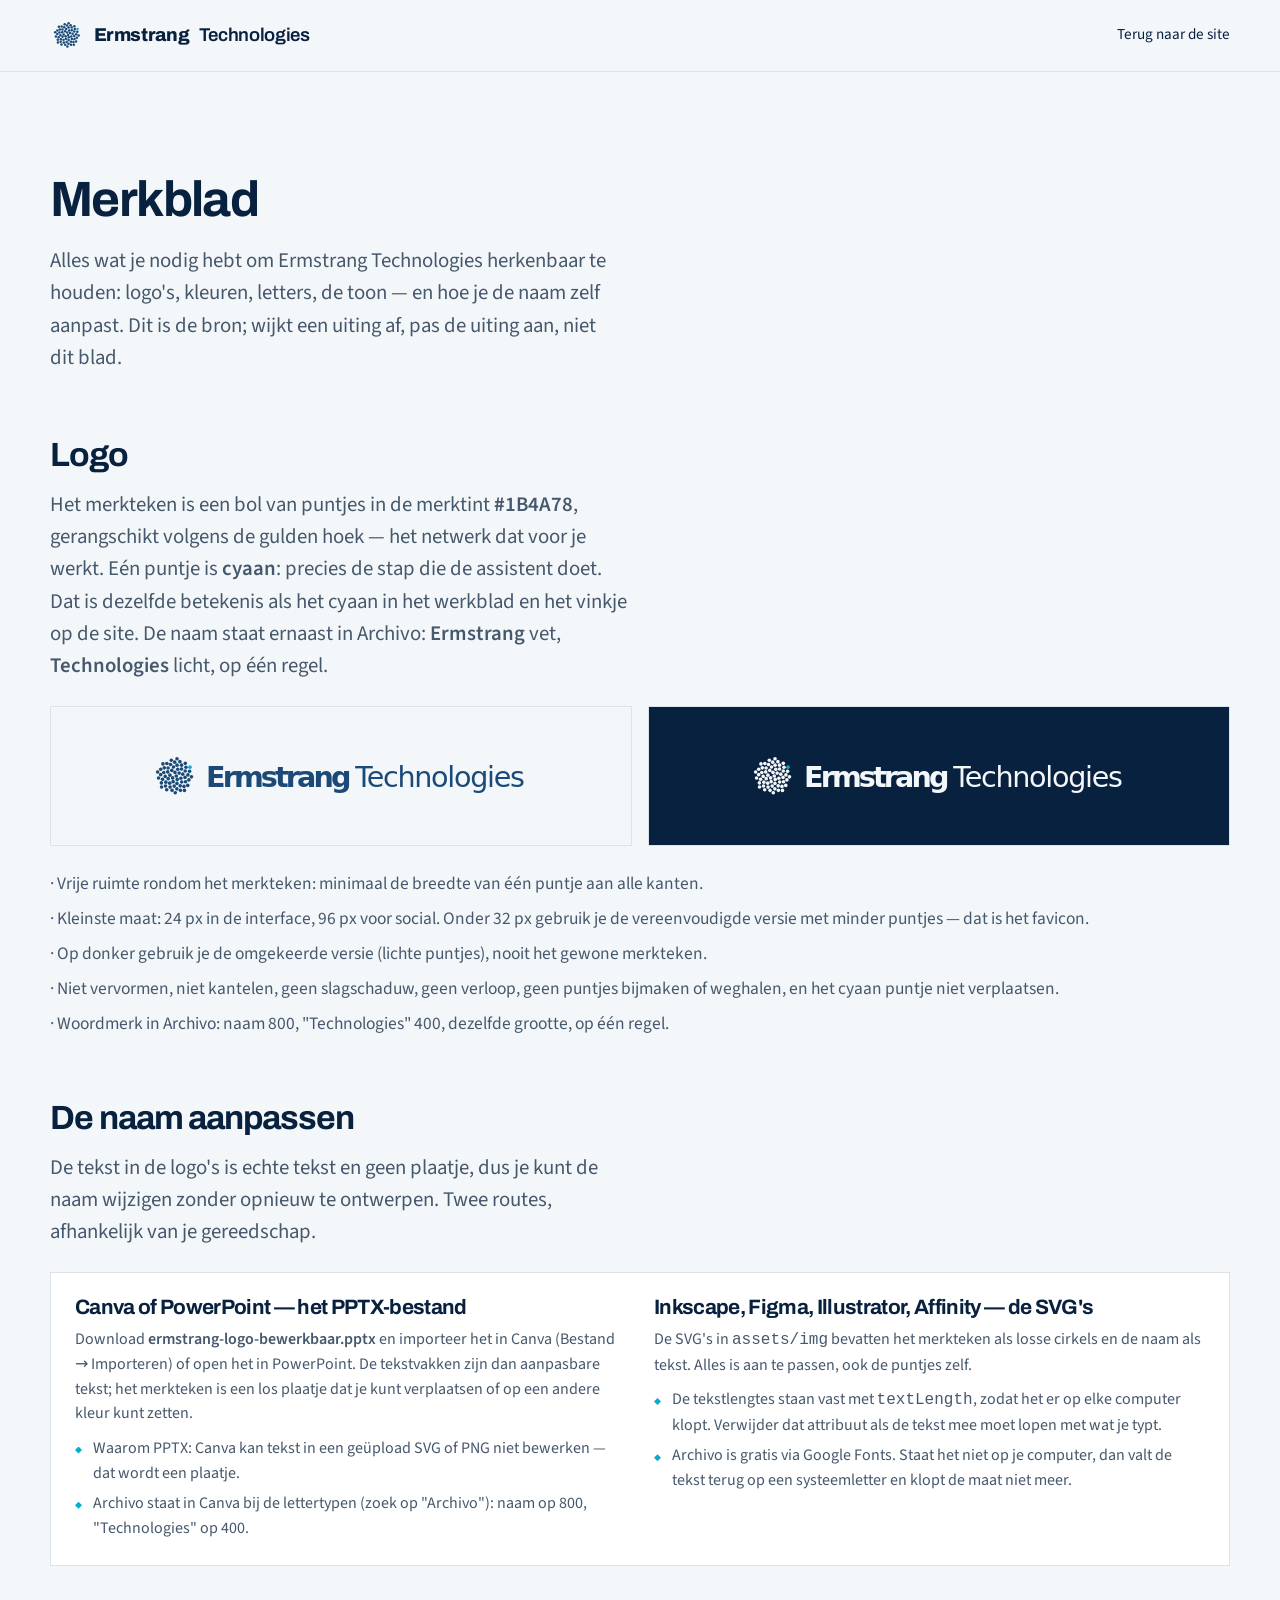
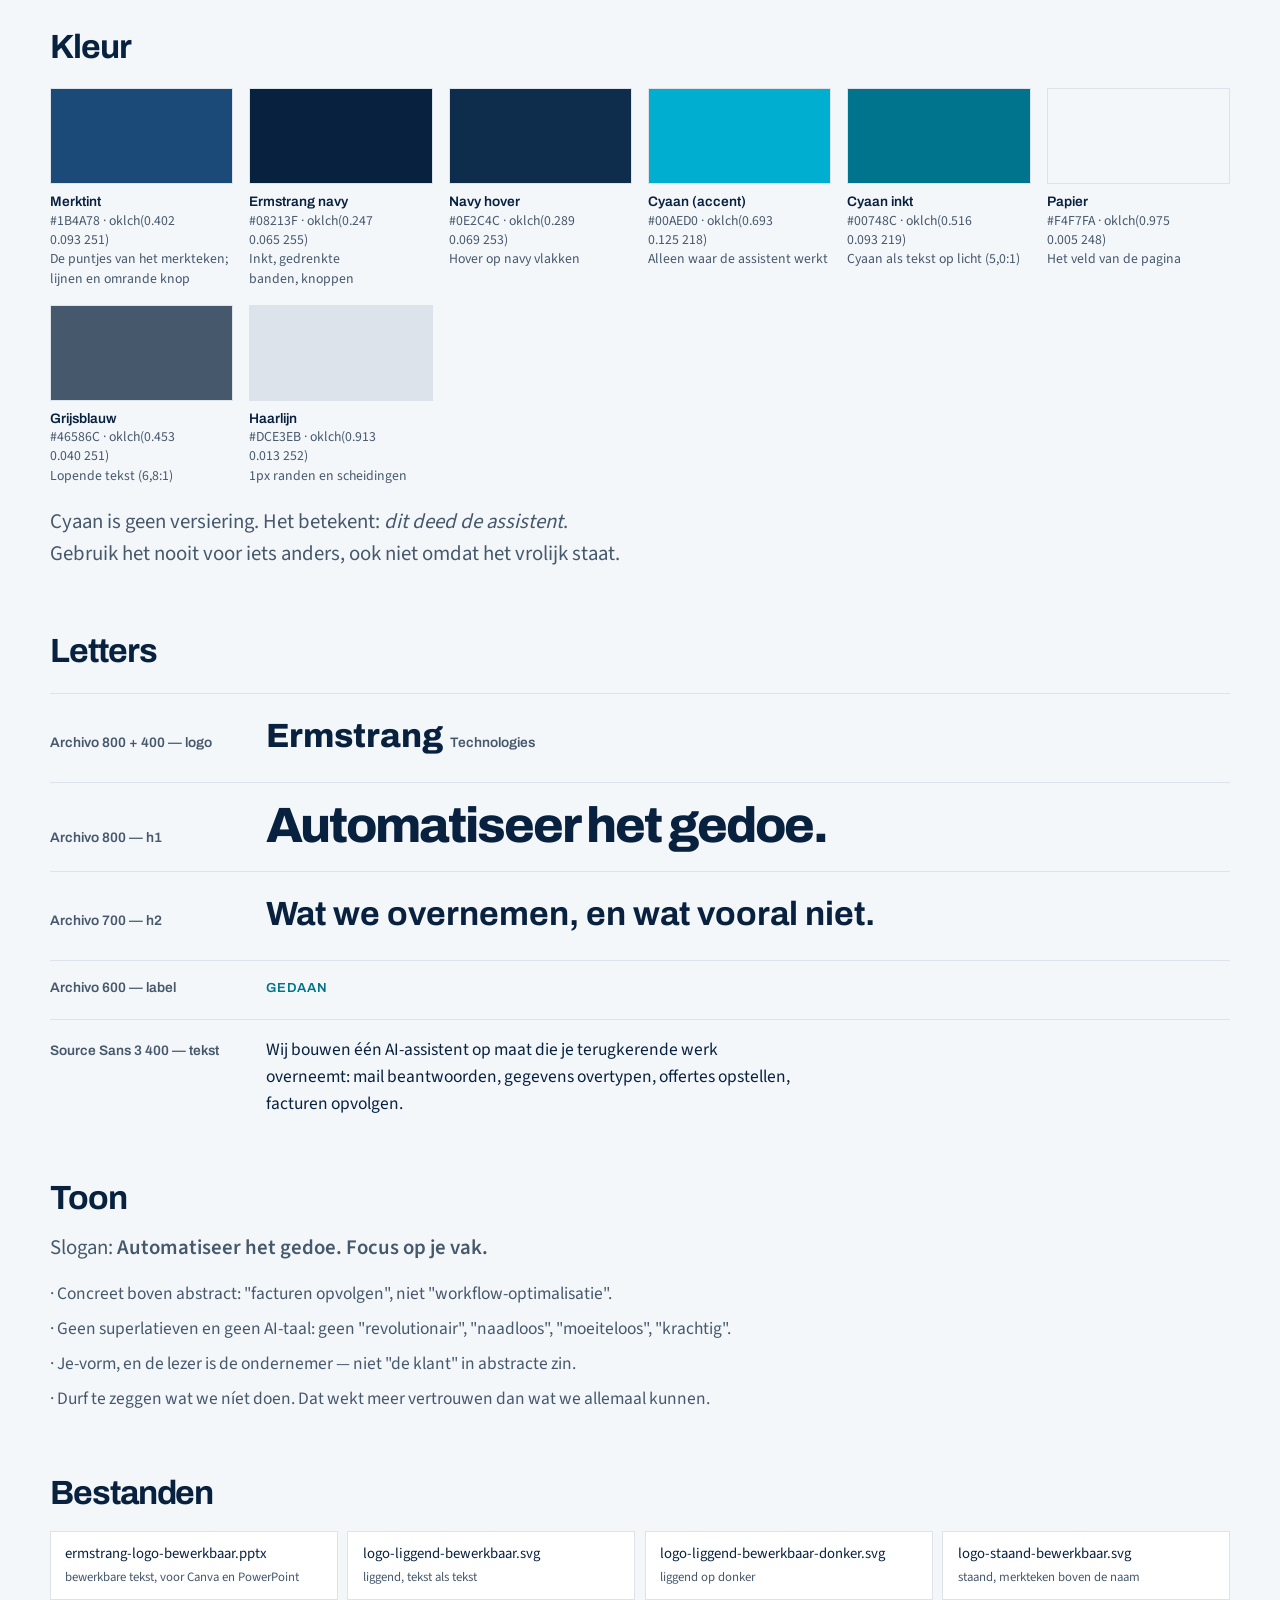
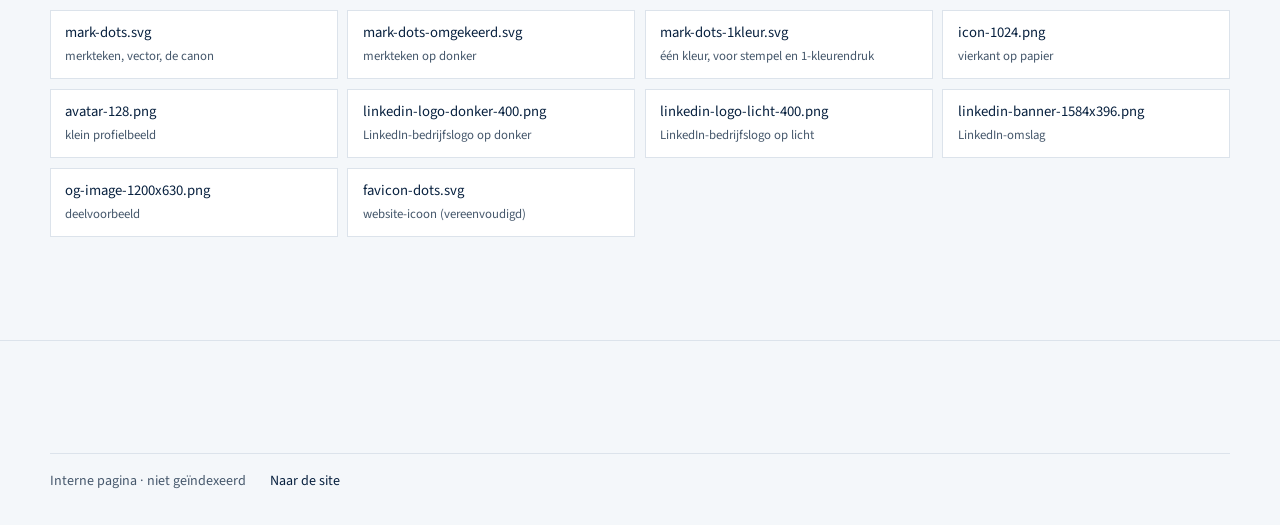
==== brand/index.html @ 77fe5679 "Ermstrang Technologies: merkidentiteit en website - merkteken als vector (puntjesbol, gulden hoek) +" ====
<!doctype html>
<html lang="nl">
<head>
<meta charset="utf-8">
<meta name="viewport" content="width=device-width, initial-scale=1">
<title>Merkblad — Ermstrang Technologies</title>
<meta name="robots" content="noindex">
<link rel="icon" href="../assets/img/favicon-dots.svg" type="image/svg+xml">
<link rel="stylesheet" href="../assets/css/style.css">
<style>
  .sw{display:grid; grid-template-columns:repeat(auto-fill,minmax(180px,1fr)); gap:1rem; margin-top:1.5rem}
  .sw__chip{height:96px; border:1px solid var(--hairline)}
  .sw__meta{padding-top:.5rem; font-size:.86rem; color:var(--muted); line-height:1.4}
  .sw__meta b{display:block; color:var(--navy); font-family:var(--display); font-weight:600}
  .demo{display:grid; gap:1.25rem; margin-top:1.5rem}
  .demo__row{display:grid; grid-template-columns:12rem 1fr; gap:1.5rem; align-items:baseline;
    border-top:1px solid var(--hairline); padding-top:1rem}
  .demo__row span{font-size:.86rem; color:var(--muted); font-family:var(--display); font-weight:600}
  .lockups{display:grid; grid-template-columns:1fr 1fr; gap:1rem; margin-top:1.5rem}
  .lockups > div{display:grid; place-items:center; padding:2.5rem; border:1px solid var(--hairline)}
  .lockups img{display:block; max-width:100%}
  .dl{display:grid; grid-template-columns:repeat(auto-fill,minmax(230px,1fr)); gap:.6rem; margin-top:1.25rem}
  .dl a{display:block; padding:.7rem .9rem; border:1px solid var(--hairline); text-decoration:none;
    color:var(--navy); font-size:.92rem; background:var(--surface)}
  .dl a:hover{border-color:var(--navy-500)}
  .dl a small{display:block; color:var(--muted); font-size:.8rem; margin-top:.15rem}
  .rules li{margin-bottom:.5rem; color:var(--muted)}
  .howto{border:1px solid var(--hairline); background:var(--surface); padding:1.5rem; margin-top:1.5rem;
    display:grid; grid-template-columns:1fr 1fr; gap:1.75rem}
  .howto h3{font-size:var(--step-1); margin-bottom:.5rem}
  .howto p, .howto li{color:var(--muted); font-size:1rem}
  .howto ul{margin-top:.6rem; display:grid; gap:.35rem; list-style:none}
  .howto li{padding-left:1.1rem; position:relative}
  .howto li::before{content:""; position:absolute; left:0; top:.68em; width:7px; height:7px;
    background:var(--cyan); clip-path:polygon(50% 0,100% 50%,50% 100%,0 50%)}
  @media (max-width:820px){ .howto{grid-template-columns:1fr} .lockups{grid-template-columns:1fr} }
</style>
</head>
<body>

<header class="site-head">
  <div class="wrap site-head__inner">
    <a class="brand" href="../index.html">
      <img src="../assets/img/mark-dots.svg" width="34" height="34" alt="" aria-hidden="true">
      Ermstrang<span class="brand__light">Technologies</span>
    </a>
    <nav class="site-nav" aria-label="Hoofdmenu"><a href="../index.html">Terug naar de site</a></nav>
  </div>
</header>

<main class="wrap band">
  <h1 style="font-size:var(--step-4)">Merkblad</h1>
  <p class="lede" style="margin-top:1.2rem">Alles wat je nodig hebt om Ermstrang Technologies
    herkenbaar te houden: logo's, kleuren, letters, de toon — en hoe je de naam zelf aanpast.
    Dit is de bron; wijkt een uiting af, pas de uiting aan, niet dit blad.</p>

  <h2 style="margin-top:var(--band-tight)">Logo</h2>
  <p class="lede" style="margin-top:1rem">Het merkteken is een bol van puntjes in de merktint
    <strong>#1B4A78</strong>, gerangschikt volgens de gulden hoek — het netwerk dat voor je werkt.
    Eén puntje is <strong>cyaan</strong>: precies de stap die de assistent doet. Dat is dezelfde
    betekenis als het cyaan in het werkblad en het vinkje op de site. De naam staat ernaast in
    Archivo: <strong>Ermstrang</strong> vet, <strong>Technologies</strong> licht, op één regel.</p>
  <div class="lockups">
    <div style="background:var(--paper)">
      <img src="../assets/img/logo-liggend-bewerkbaar.svg" width="390" alt="Logo Ermstrang Technologies op licht">
    </div>
    <div style="background:var(--navy)">
      <img src="../assets/img/logo-liggend-bewerkbaar-donker.svg" width="390" alt="Logo Ermstrang Technologies op donker">
    </div>
  </div>
  <ul class="rules" style="margin-top:1.5rem; list-style:none">
    <li>· Vrije ruimte rondom het merkteken: minimaal de breedte van één puntje aan alle kanten.</li>
    <li>· Kleinste maat: 24 px in de interface, 96 px voor social. Onder 32 px gebruik je de
      vereenvoudigde versie met minder puntjes — dat is het favicon.</li>
    <li>· Op donker gebruik je de omgekeerde versie (lichte puntjes), nooit het gewone merkteken.</li>
    <li>· Niet vervormen, niet kantelen, geen slagschaduw, geen verloop, geen puntjes bijmaken of
      weghalen, en het cyaan puntje niet verplaatsen.</li>
    <li>· Woordmerk in Archivo: naam 800, "Technologies" 400, dezelfde grootte, op één regel.</li>
  </ul>

  <h2 style="margin-top:var(--band-tight)">De naam aanpassen</h2>
  <p class="lede" style="margin-top:1rem">De tekst in de logo's is echte tekst en geen plaatje, dus je
    kunt de naam wijzigen zonder opnieuw te ontwerpen. Twee routes, afhankelijk van je gereedschap.</p>
  <div class="howto">
    <div>
      <h3>Canva of PowerPoint — het PPTX-bestand</h3>
      <p>Download <strong>ermstrang-logo-bewerkbaar.pptx</strong> en importeer het in Canva
        (Bestand → Importeren) of open het in PowerPoint. De tekstvakken zijn dan aanpasbare tekst;
        het merkteken is een los plaatje dat je kunt verplaatsen of op een andere kleur kunt zetten.</p>
      <ul>
        <li>Waarom PPTX: Canva kan tekst in een geüpload SVG of PNG niet bewerken — dat wordt een plaatje.</li>
        <li>Archivo staat in Canva bij de lettertypen (zoek op "Archivo"): naam op 800,
          "Technologies" op 400.</li>
      </ul>
    </div>
    <div>
      <h3>Inkscape, Figma, Illustrator, Affinity — de SVG's</h3>
      <p>De SVG's in <code>assets/img</code> bevatten het merkteken als losse cirkels en de naam als
        tekst. Alles is aan te passen, ook de puntjes zelf.</p>
      <ul>
        <li>De tekstlengtes staan vast met <code>textLength</code>, zodat het er op elke computer
          klopt. Verwijder dat attribuut als de tekst mee moet lopen met wat je typt.</li>
        <li>Archivo is gratis via Google Fonts. Staat het niet op je computer, dan valt de tekst
          terug op een systeemletter en klopt de maat niet meer.</li>
      </ul>
    </div>
  </div>

  <h2 style="margin-top:var(--band-tight)">Kleur</h2>
  <div class="sw">
    <div><div class="sw__chip" style="background:#1B4A78"></div><p class="sw__meta"><b>Merktint</b>#1B4A78 · oklch(0.402 0.093 251)<br>De puntjes van het merkteken; lijnen en omrande knop</p></div>
    <div><div class="sw__chip" style="background:#08213F"></div><p class="sw__meta"><b>Ermstrang navy</b>#08213F · oklch(0.247 0.065 255)<br>Inkt, gedrenkte banden, knoppen</p></div>
    <div><div class="sw__chip" style="background:#0E2C4C"></div><p class="sw__meta"><b>Navy hover</b>#0E2C4C · oklch(0.289 0.069 253)<br>Hover op navy vlakken</p></div>
    <div><div class="sw__chip" style="background:#00AED0"></div><p class="sw__meta"><b>Cyaan (accent)</b>#00AED0 · oklch(0.693 0.125 218)<br>Alleen waar de assistent werkt</p></div>
    <div><div class="sw__chip" style="background:#00748C"></div><p class="sw__meta"><b>Cyaan inkt</b>#00748C · oklch(0.516 0.093 219)<br>Cyaan als tekst op licht (5,0:1)</p></div>
    <div><div class="sw__chip" style="background:#F4F7FA"></div><p class="sw__meta"><b>Papier</b>#F4F7FA · oklch(0.975 0.005 248)<br>Het veld van de pagina</p></div>
    <div><div class="sw__chip" style="background:#46586C"></div><p class="sw__meta"><b>Grijsblauw</b>#46586C · oklch(0.453 0.040 251)<br>Lopende tekst (6,8:1)</p></div>
    <div><div class="sw__chip" style="background:#DCE3EB"></div><p class="sw__meta"><b>Haarlijn</b>#DCE3EB · oklch(0.913 0.013 252)<br>1px randen en scheidingen</p></div>
  </div>
  <p class="lede" style="margin-top:1.25rem">Cyaan is geen versiering. Het betekent: <em>dit deed de
    assistent</em>. Gebruik het nooit voor iets anders, ook niet omdat het vrolijk staat.</p>

  <h2 style="margin-top:var(--band-tight)">Letters</h2>
  <div class="demo">
    <div class="demo__row"><span>Archivo 800 + 400 — logo</span><p style="font-family:var(--display);font-size:var(--step-3);margin:0"><b style="font-weight:800">Ermstrang</b> <span style="font-weight:400">Technologies</span></p></div>
    <div class="demo__row"><span>Archivo 800 — h1</span><p style="font-family:var(--display);font-weight:800;font-size:var(--step-4);line-height:1.05;letter-spacing:-.04em;margin:0">Automatiseer het gedoe.</p></div>
    <div class="demo__row"><span>Archivo 700 — h2</span><p style="font-family:var(--display);font-weight:700;font-size:var(--step-3);margin:0">Wat we overnemen, en wat vooral niet.</p></div>
    <div class="demo__row"><span>Archivo 600 — label</span><p style="font-family:var(--display);font-weight:600;font-size:.82rem;letter-spacing:.06em;text-transform:uppercase;color:var(--cyan-ink);margin:0">Gedaan</p></div>
    <div class="demo__row"><span>Source Sans 3 400 — tekst</span><p style="margin:0;max-width:60ch">Wij bouwen één AI-assistent op maat die je terugkerende werk overneemt: mail beantwoorden, gegevens overtypen, offertes opstellen, facturen opvolgen.</p></div>
  </div>

  <h2 style="margin-top:var(--band-tight)">Toon</h2>
  <p class="lede" style="margin-top:1rem">Slogan: <strong>Automatiseer het gedoe. Focus op je vak.</strong></p>
  <ul class="rules" style="margin-top:1rem; list-style:none">
    <li>· Concreet boven abstract: "facturen opvolgen", niet "workflow-optimalisatie".</li>
    <li>· Geen superlatieven en geen AI-taal: geen "revolutionair", "naadloos", "moeiteloos", "krachtig".</li>
    <li>· Je-vorm, en de lezer is de ondernemer — niet "de klant" in abstracte zin.</li>
    <li>· Durf te zeggen wat we níet doen. Dat wekt meer vertrouwen dan wat we allemaal kunnen.</li>
  </ul>

  <h2 style="margin-top:var(--band-tight)">Bestanden</h2>
  <div class="dl">
    <a href="../assets/brand/ermstrang-logo-bewerkbaar.pptx" download>ermstrang-logo-bewerkbaar.pptx<small>bewerkbare tekst, voor Canva en PowerPoint</small></a>
    <a href="../assets/img/logo-liggend-bewerkbaar.svg" download>logo-liggend-bewerkbaar.svg<small>liggend, tekst als tekst</small></a>
    <a href="../assets/img/logo-liggend-bewerkbaar-donker.svg" download>logo-liggend-bewerkbaar-donker.svg<small>liggend op donker</small></a>
    <a href="../assets/img/logo-staand-bewerkbaar.svg" download>logo-staand-bewerkbaar.svg<small>staand, merkteken boven de naam</small></a>
    <a href="../assets/img/mark-dots.svg" download>mark-dots.svg<small>merkteken, vector, de canon</small></a>
    <a href="../assets/img/mark-dots-omgekeerd.svg" download>mark-dots-omgekeerd.svg<small>merkteken op donker</small></a>
    <a href="../assets/img/mark-dots-1kleur.svg" download>mark-dots-1kleur.svg<small>één kleur, voor stempel en 1-kleurendruk</small></a>
    <a href="../assets/brand/icon-1024.png" download>icon-1024.png<small>vierkant op papier</small></a>
    <a href="../assets/brand/avatar-128.png" download>avatar-128.png<small>klein profielbeeld</small></a>
    <a href="../assets/brand/linkedin-logo-donker-400.png" download>linkedin-logo-donker-400.png<small>LinkedIn-bedrijfslogo op donker</small></a>
    <a href="../assets/brand/linkedin-logo-licht-400.png" download>linkedin-logo-licht-400.png<small>LinkedIn-bedrijfslogo op licht</small></a>
    <a href="../assets/brand/linkedin-banner-1584x396.png" download>linkedin-banner-1584x396.png<small>LinkedIn-omslag</small></a>
    <a href="../assets/brand/og-image-1200x630.png" download>og-image-1200x630.png<small>deelvoorbeeld</small></a>
    <a href="../assets/img/favicon-dots.svg" download>favicon-dots.svg<small>website-icoon (vereenvoudigd)</small></a>
  </div>
</main>

<footer class="site-foot">
  <div class="wrap"><p class="site-foot__legal"><span>Interne pagina · niet geïndexeerd</span><span><a href="../index.html">Naar de site</a></span></p></div>
</footer>
</body>
</html>
---- assets/css/style.css ----
/* ==========================================================================
   Ermstrang Technologies — stylesheet
   Tokens zijn de goedgekeurde mockup-tokens (design/COMMIT-SHEET.md §2, §3).
   Palet in OKLCH, met de sRGB-waarde als comment voor drukwerk en Figma.
   ========================================================================== */

/* ---------- fonts (self-hosted: geen request naar Google, geen cookiebanner nodig) ---------- */
@font-face{font-family:"Archivo";font-style:normal;font-weight:600;font-display:swap;
  src:url("../fonts/archivo-600-normal-latin.woff2") format("woff2");
  unicode-range:U+0000-00FF,U+0131,U+0152-0153,U+02BB-02BC,U+02C6,U+02DA,U+02DC,U+0304,U+0308,U+0329,U+2000-206F,U+20AC,U+2122,U+2191,U+2193,U+2212,U+2215,U+FEFF,U+FFFD}
@font-face{font-family:"Archivo";font-style:normal;font-weight:700;font-display:swap;
  src:url("../fonts/archivo-700-normal-latin.woff2") format("woff2");
  unicode-range:U+0000-00FF,U+0131,U+0152-0153,U+02BB-02BC,U+02C6,U+02DA,U+02DC,U+0304,U+0308,U+0329,U+2000-206F,U+20AC,U+2122,U+2191,U+2193,U+2212,U+2215,U+FEFF,U+FFFD}
@font-face{font-family:"Archivo";font-style:normal;font-weight:800;font-display:swap;
  src:url("../fonts/archivo-800-normal-latin.woff2") format("woff2");
  unicode-range:U+0000-00FF,U+0131,U+0152-0153,U+02BB-02BC,U+02C6,U+02DA,U+02DC,U+0304,U+0308,U+0329,U+2000-206F,U+20AC,U+2122,U+2191,U+2193,U+2212,U+2215,U+FEFF,U+FFFD}
@font-face{font-family:"Source Sans 3";font-style:normal;font-weight:400;font-display:swap;
  src:url("../fonts/source-sans-3-400-normal-latin.woff2") format("woff2");
  unicode-range:U+0000-00FF,U+0131,U+0152-0153,U+02BB-02BC,U+02C6,U+02DA,U+02DC,U+0304,U+0308,U+0329,U+2000-206F,U+20AC,U+2122,U+2191,U+2193,U+2212,U+2215,U+FEFF,U+FFFD}
@font-face{font-family:"Source Sans 3";font-style:normal;font-weight:600;font-display:swap;
  src:url("../fonts/source-sans-3-600-normal-latin.woff2") format("woff2");
  unicode-range:U+0000-00FF,U+0131,U+0152-0153,U+02BB-02BC,U+02C6,U+02DA,U+02DC,U+0304,U+0308,U+0329,U+2000-206F,U+20AC,U+2122,U+2191,U+2193,U+2212,U+2215,U+FEFF,U+FFFD}

:root{
  /* kleur */
  --paper:      oklch(0.975 0.005 248);   /* #F4F7FA  veld, mean L 0.975 */
  --surface:    oklch(1 0 0);             /* #FFFFFF  kaarten, tabelband */
  --navy:       oklch(0.247 0.065 255);   /* #08213F  inkt + gedrenkte band */
  --navy-700:   oklch(0.289 0.069 253);   /* #0E2C4C  hover op navy */
  --navy-500:   oklch(0.402 0.093 251);   /* #1B4A78  secundaire lijn */
  --cyan:       oklch(0.693 0.125 218);   /* #00AED0  accent: alleen waar de assistent werkt */
  --cyan-ink:   oklch(0.516 0.093 219);   /* #00748C  5.0:1 op papier — tekst/accent op licht */
  --muted:      oklch(0.453 0.040 251);   /* #46586C  6.8:1 op papier */
  --hairline:   oklch(0.913 0.013 252);   /* #DCE3EB  1px structuur */
  --on-navy:    oklch(0.975 0.005 248);
  --on-navy-dim:oklch(0.82 0.02 248);

  /* type */
  --display: "Archivo", system-ui, -apple-system, sans-serif;
  --text: "Source Sans 3", system-ui, -apple-system, sans-serif;
  --step--1: clamp(0.83rem, 0.80rem + 0.14vw, 0.90rem);
  --step-0:  clamp(1.00rem, 0.96rem + 0.20vw, 1.09rem);
  --step-1:  clamp(1.13rem, 1.05rem + 0.36vw, 1.30rem);
  --step-2:  clamp(1.32rem, 1.18rem + 0.62vw, 1.64rem);
  --step-3:  clamp(1.50rem, 1.24rem + 1.10vw, 2.10rem);
  --step-4:  clamp(1.90rem, 1.40rem + 2.20vw, 3.10rem);
  --step-5:  clamp(2.30rem, 1.50rem + 3.60vw, 4.60rem);

  /* ruimte */
  --gut: clamp(1.25rem, 4vw, 2.5rem);
  --band-tight: clamp(2.75rem, 5vw, 4rem);
  --band: clamp(4rem, 8vw, 7rem);
  --band-airy: clamp(5rem, 11vw, 9.5rem);
  --radius: 2px;

  /* beweging */
  --ease-out-quart: cubic-bezier(.23, 1, .32, 1);
  --ease-in-out-quart: cubic-bezier(.77, 0, .175, 1);
  --d-press: 140ms;   /* knop */
  --d-hover: 160ms;   /* hover */
  --d-reveal: 520ms;  /* sectie-opener: marketingreeks, bewust >300ms — zie COMMIT-SHEET §5 */

  --z-sticky: 10;
  --z-grain: 2;
  color-scheme: light;
}

*,*::before,*::after{box-sizing:border-box}
html{-webkit-text-size-adjust:100%; scroll-behavior:smooth}
body{
  margin:0;
  background:var(--paper);
  color:var(--navy);
  font-family:var(--text);
  font-size:var(--step-0);
  line-height:1.55;
  font-synthesis-weight:none;
  -webkit-font-smoothing:antialiased;
}
h1,h2,h3,h4{
  font-family:var(--display); font-weight:700; line-height:1.04;
  letter-spacing:-.032em; text-wrap:balance; margin:0;
}
p{margin:0; text-wrap:pretty}
ul,ol,dl{margin:0; padding:0}
img,svg{max-width:100%; display:block}
strong{font-weight:600}

.wrap{width:min(1180px, 100% - 2*var(--gut)); margin-inline:auto}
.measure{max-width:68ch}
.lede{font-size:var(--step-1); color:var(--muted); max-width:58ch}
.skip{position:absolute; left:-9999px}
.skip:focus{left:1rem; top:1rem; z-index:99; background:var(--surface); color:var(--navy);
  padding:.6rem .9rem; border:1px solid var(--navy)}
:where(a,button,summary):focus-visible{outline:2px solid var(--cyan-ink); outline-offset:3px; border-radius:1px}
[id]{scroll-margin-top:6.5rem}

/* ---------- header ---------- */
.site-head{
  position:sticky; top:0; z-index:var(--z-sticky);
  background:var(--paper); border-bottom:1px solid var(--hairline);
}
.site-head__inner{display:flex; align-items:center; gap:1.25rem; padding-block:1.1rem}
.brand{
  display:flex; align-items:center; gap:.6rem;
  font-family:var(--display); font-weight:800; font-size:1.16rem; letter-spacing:-.02em;
  color:var(--navy); text-decoration:none;
}
.brand img,.brand svg{width:34px; height:34px; flex:none}
.brand__light{font-weight:400}
.site-nav{margin-left:auto; display:flex; gap:1.6rem; font-size:.95rem}
.site-nav a{color:var(--navy); text-decoration:none; padding-block:.35rem;
  border-bottom:1px solid transparent;
  transition:border-color var(--d-hover) var(--ease-out-quart), color var(--d-hover) var(--ease-out-quart)}
@media (hover:hover) and (pointer:fine){
  .site-nav a:hover{border-bottom-color:var(--cyan); color:var(--cyan-ink)}
}

/* ---------- knoppen ---------- */
.btn{
  display:inline-flex; align-items:center; gap:.5rem;
  background:var(--navy); color:var(--on-navy); text-decoration:none;
  font-family:var(--text); font-weight:600; font-size:1rem;
  padding:.72rem 1.15rem; border:1px solid var(--navy); border-radius:var(--radius);
  transition:background-color var(--d-press) var(--ease-out-quart),
             color var(--d-press) var(--ease-out-quart),
             transform var(--d-press) var(--ease-out-quart);
}
@media (hover:hover) and (pointer:fine){
  .btn:hover{background:var(--navy-700); border-color:var(--navy-700)}
}
.btn:active{transform:scale(.97)}
.btn--on-navy{background:var(--cyan); border-color:var(--cyan); color:var(--navy)}
@media (hover:hover) and (pointer:fine){
  .btn--on-navy:hover{background:var(--on-navy); border-color:var(--on-navy)}
}
.btn--ghost{background:transparent; color:var(--navy-500); border-color:var(--navy-500); padding-inline:.95rem}
@media (hover:hover) and (pointer:fine){
  .btn--ghost:hover{background:var(--navy-500); border-color:var(--navy-500); color:var(--on-navy)}
}
.link{color:var(--cyan-ink); text-decoration:none; border-bottom:1px solid var(--cyan)}
@media (hover:hover) and (pointer:fine){
  .link:hover{border-bottom-color:var(--navy); color:var(--navy)}
}

/* ---------- hero ---------- */
.hero{
  display:grid; grid-template-columns:7fr 5fr; gap:clamp(2rem,5vw,5rem);
  align-items:start;
  padding-block:clamp(2.75rem,6vw,5rem) clamp(1rem,2vw,1.5rem);
}
.kicker{
  display:flex; align-items:center; gap:.6rem; margin-bottom:1.4rem;
  font-family:var(--display); font-weight:600; font-size:.82rem; letter-spacing:.02em;
  color:var(--cyan-ink);
}
.kicker::before{content:""; width:26px; height:2px; background:var(--cyan); flex:none}
h1{font-size:var(--step-5); max-width:24ch}
/* cyaan onderstreept precies het deel dat geautomatiseerd wordt — dezelfde betekenis als in het werkblad */
h1 mark{
  background:none; color:inherit;
  text-decoration:underline; text-decoration-color:var(--cyan);
  text-decoration-thickness:.11em; text-underline-offset:.11em;
}
.hero__lede{margin-top:1.4rem}
.hero__actions{display:flex; flex-wrap:wrap; align-items:center; gap:1.1rem; margin-top:2rem}
.hero__note{margin-top:1.7rem; font-size:.92rem; color:var(--muted); max-width:48ch}

/* ---------- het werkblad (signatuur) ---------- */
.board{
  position:relative; z-index:2;
  background:var(--surface); border:1px solid var(--hairline);
  padding:1.4rem 1.4rem 1.7rem;
  margin-bottom:-7.5rem;   /* grid break: de tekening loopt over de sectiegrens heen */
}
.board__head{
  display:flex; justify-content:space-between; align-items:baseline; gap:1rem;
  padding-bottom:.85rem; border-bottom:1px solid var(--hairline);
  font-family:var(--display); font-weight:600; font-size:.78rem; letter-spacing:.045em;
  text-transform:none; color:var(--cyan-ink);
}
.board__head span:last-child{color:var(--muted); font-variant-numeric:tabular-nums; text-transform:none}
.flow{list-style:none}
.step{
  display:grid; grid-template-columns:3.4rem 1fr; gap:1rem;
  padding-block:.95rem; border-bottom:1px solid var(--hairline);
}
.step:last-child{border-bottom:0}
.step__t{font-variant-numeric:tabular-nums; font-size:.82rem; color:var(--muted); padding-top:.28rem}
.step__what{font-size:.98rem; line-height:1.42}
.step__who{
  display:block; margin-top:.34rem;
  font-family:var(--display); font-weight:600; font-size:.71rem;
  letter-spacing:.07em; text-transform:uppercase; color:var(--muted);
}
.step--human{background:var(--paper); margin-inline:-.7rem; padding-inline:.7rem; border-radius:var(--radius)}
.step--human .step__what{font-weight:600}
.step--human .step__who{color:var(--cyan-ink)}
.stamp{
  display:flex; align-items:center; gap:.4rem; margin-top:.38rem;
  font-family:var(--display); font-weight:700; font-size:.71rem;
  letter-spacing:.07em; text-transform:uppercase; color:var(--cyan-ink);
}
.stamp__tick{
  width:14px; height:14px; flex:none; background:var(--cyan);
  clip-path:polygon(14% 52%, 36% 74%, 86% 18%, 96% 30%, 36% 94%, 4% 62%);
  transform-origin:50% 50%;
}
.board__foot{
  margin-top:1.15rem; padding-top:.95rem; border-top:1px solid var(--hairline);
  font-size:.9rem; color:var(--muted);
}
.board__foot strong{color:var(--navy)}

/* ---------- secties ---------- */
.band{padding-block:var(--band)}
.band--tight{padding-block:var(--band-tight)}
.band--airy{padding-block:var(--band-airy)}
.band--surface{background:var(--surface)}
/* de hairline van deze sectie loopt achter het werkblad door */
.band--surface.overlap{border-top:1px solid var(--hairline); padding-top:clamp(9rem,14vw,12rem)}
.sec-head{display:grid; grid-template-columns:5fr 7fr; gap:clamp(1.5rem,4vw,4rem); align-items:end;
  margin-bottom:clamp(2rem,4vw,3.25rem)}
h2{font-size:var(--step-3)}
h3{font-size:var(--step-2)}
.sec-head p{color:var(--muted); max-width:60ch}

/* taken-tabel: echt tabel-werk, niet kaartjes */
.tasks{width:100%; border-collapse:collapse; font-size:1rem}
.tasks caption{text-align:left; color:var(--muted); font-size:.92rem; padding-bottom:1rem}
.tasks th,.tasks td{text-align:left; vertical-align:top; padding:1.05rem 1.25rem 1.05rem 0}
.tasks thead th{
  font-family:var(--display); font-weight:600; font-size:.74rem; letter-spacing:.09em;
  text-transform:uppercase; color:var(--muted); border-bottom:1px solid var(--navy-500);
  padding-bottom:.6rem;
}
.tasks tbody tr{border-bottom:1px solid var(--hairline)}
.tasks tbody th{font-family:var(--display); font-weight:600; font-size:1.02rem; white-space:nowrap}
.tasks td:last-child{color:var(--muted); padding-right:0}
.tasks col:nth-child(3){width:26%}

/* hoe het werkt: echte volgorde, dus genummerd */
.how{display:grid; grid-template-columns:repeat(3,1fr); gap:clamp(1.5rem,4vw,3rem); position:relative}
.how__rule{
  position:absolute; left:0; right:0; top:1.15rem; height:1px; background:var(--hairline);
  transform-origin:left center;
}
.how__step{position:relative; padding-top:3.4rem}
.how__num{
  position:absolute; top:0; left:0; width:2.3rem; height:2.3rem;
  display:grid; place-items:center; background:var(--navy); color:var(--on-navy);
  font-family:var(--display); font-weight:700; font-size:.9rem; border-radius:var(--radius);
}
.how__step h3{font-size:var(--step-2); margin-bottom:.55rem}
.how__step p{color:var(--muted)}
.how__in{margin-top:.9rem; font-size:.92rem; color:var(--muted)}
.how__in b{display:block; font-family:var(--display); font-weight:600; font-size:.98rem;
  letter-spacing:-.01em; color:var(--cyan-ink); margin-bottom:.15rem}

/* voor wie: twee rijen, elk anders opgebouwd */
.who{display:grid; grid-template-columns:4fr 8fr; gap:clamp(1.25rem,4vw,4rem) clamp(1.5rem,4vw,3.5rem);
  align-items:start}
.who + .who{border-top:1px solid var(--hairline); margin-top:clamp(2rem,4vw,3rem);
  padding-top:clamp(2rem,4vw,3rem)}
.who__label{font-family:var(--display); font-weight:800; font-size:var(--step-2); letter-spacing:-.03em}
.who__label span{display:block; font-weight:600; font-size:.85rem; letter-spacing:.02em;
  color:var(--muted); margin-top:.4rem; font-family:var(--text)}
.who__body p{color:var(--muted); max-width:62ch}
.who__list{list-style:none; margin-top:1.1rem; display:grid; gap:.55rem}
.who__list li{padding-left:1.5rem; position:relative}
.who__list li::before{
  content:""; position:absolute; left:0; top:.62em; width:8px; height:8px;
  background:var(--cyan); clip-path:polygon(50% 0,100% 50%,50% 100%,0 50%);
}
.who__defs{margin-top:1.2rem; display:grid; grid-template-columns:9rem 1fr; gap:.6rem 1.25rem}
.who__defs dt{font-family:var(--display); font-weight:600; font-size:.95rem}
.who__defs dd{margin:0; color:var(--muted)}

/* navy band */
.navy{background:var(--navy); color:var(--on-navy); position:relative; overflow:hidden}
.navy::after{
  content:""; position:absolute; inset:0; z-index:var(--z-grain); pointer-events:none; opacity:.035;
  background-image:url("data:image/svg+xml;utf8,<svg xmlns='http://www.w3.org/2000/svg' width='140' height='140'><filter id='n'><feTurbulence type='fractalNoise' baseFrequency='.85' numOctaves='2'/></filter><rect width='140' height='140' filter='url(%23n)'/></svg>");
}
.navy > *{position:relative; z-index:3}
.navy h2{color:var(--on-navy)}
.navy .sec-head p{color:var(--on-navy-dim)}
.args{margin-top:clamp(2rem,4vw,3rem); display:grid; grid-template-columns:repeat(3,1fr); gap:clamp(1.5rem,4vw,3rem)}
.arg{border-top:1px solid oklch(0.40 0.05 253); padding-top:1.15rem}
.arg h3{font-size:var(--step-1); margin-bottom:.5rem}
.arg p{color:var(--on-navy-dim); font-size:1rem}
.arg ul{margin-top:.6rem; display:grid; gap:.35rem; list-style:none}
.arg li{color:var(--on-navy-dim); font-size:.96rem; padding-left:1.15rem; position:relative}
.arg li::before{content:""; position:absolute; left:0; top:.7em; width:8px; height:1px; background:var(--cyan)}
.arg:nth-child(2){grid-row:span 1}

/* contact */
.contact{display:grid; grid-template-columns:7fr 5fr; gap:clamp(2rem,5vw,4rem); align-items:start}
.contact__ask{background:var(--surface); border:1px solid var(--hairline); padding:1.5rem}
.contact__ask h3{font-size:var(--step-1); margin-bottom:.6rem}
.contact__ask p{color:var(--muted); font-size:1rem}
.contact__ask p + p{margin-top:.8rem}
.contact__list{list-style:none; margin-top:1.5rem; display:grid; gap:.5rem}
.contact__list a{color:var(--navy); text-decoration:none; border-bottom:1px solid var(--navy-500)}
@media (hover:hover) and (pointer:fine){
  .contact__list a:hover{border-bottom-color:var(--cyan); color:var(--cyan-ink)}
}
.contact__list span{color:var(--muted); font-size:.9rem; display:block}

/* footer */
.site-foot{border-top:1px solid var(--hairline); padding-block:clamp(2.5rem,5vw,4rem) 2rem; font-size:.94rem}
.site-foot__grid{display:grid; grid-template-columns:5fr 3fr 4fr; gap:clamp(1.5rem,4vw,3rem)}
.site-foot__brand{display:grid; gap:.7rem; align-content:start}
.site-foot__tag{color:var(--muted); max-width:34ch}
.site-foot h4{font-family:var(--display); font-weight:600; font-size:1rem; letter-spacing:-.01em;
  color:var(--navy); margin-bottom:.7rem}
.site-foot ul{list-style:none; display:grid; gap:.4rem}
.site-foot a{color:var(--navy); text-decoration:none; border-bottom:1px solid transparent}
@media (hover:hover) and (pointer:fine){
  .site-foot a:hover{border-bottom-color:var(--cyan)}
}
.site-foot__legal{margin-top:clamp(2rem,4vw,3rem); padding-top:1.1rem; border-top:1px solid var(--hairline);
  display:flex; flex-wrap:wrap; gap:.4rem 1.5rem; color:var(--muted); font-size:.88rem}

/* ---------- reveal-states ----------
   De startwaarde hangt aan html.js; dat klasse zet een inline scriptje in de <head>.
   Zonder JS (of als het script faalt) staat alles er dus gewoon. */
[data-arm="rise"]{transition:opacity var(--d-reveal) var(--ease-out-quart),
                             transform var(--d-reveal) var(--ease-out-quart)}
[data-arm="line"]{transition:transform 640ms var(--ease-out-quart)}
[data-arm="blur"]{transition:filter var(--d-reveal) var(--ease-out-quart),
                             opacity var(--d-reveal) var(--ease-out-quart)}
html.js [data-arm="rise"]{opacity:0; transform:translateY(6px)}
html.js [data-arm="line"]{transform:scaleX(0)}
html.js [data-arm="blur"]{opacity:0; filter:blur(6px)}
html.js [data-arm].in{opacity:1; transform:none; filter:none}
.stamp__tick{transition:transform 300ms var(--ease-out-quart), opacity 300ms var(--ease-out-quart)}
html.js .stamp__tick{transform:scale(.5); opacity:0}
html.js .step--auto.in-stamp .stamp__tick{transform:none; opacity:1}

@media (max-width:980px){
  .hero{grid-template-columns:1fr; padding-bottom:2.5rem}
  .board{margin-bottom:0}
  .band--surface.overlap{border-top:1px solid var(--hairline); padding-top:var(--band)}
  .sec-head{grid-template-columns:1fr; align-items:start; gap:1rem}
  .how{grid-template-columns:1fr; gap:2.25rem}
  .how__rule{top:0; bottom:0; left:.7rem; right:auto; width:1px; height:auto}
  .who{grid-template-columns:1fr}
  .who__defs{grid-template-columns:1fr; gap:.2rem 0}
  .who__defs dd{margin-bottom:.7rem}
  .args{grid-template-columns:1fr; gap:1.75rem}
  .contact{grid-template-columns:1fr}
  .site-foot__grid{grid-template-columns:1fr 1fr}
}
@media (max-width:640px){
  .site-nav{display:none}
  .site-head .btn{padding:.55rem .8rem; font-size:.92rem; white-space:nowrap}
  .site-head__inner{gap:.6rem}
  .tasks thead{display:none}
  .tasks tbody th{display:block; white-space:normal}
  .tasks tbody td{display:block; padding:.15rem 0 0}
  .tasks tbody tr{display:block; padding-block:1rem}
  .tasks tbody td:last-child{padding-bottom:.4rem}
  .site-foot__grid{grid-template-columns:1fr}
}
@media (prefers-reduced-motion: reduce){
  html{scroll-behavior:auto}
  [data-arm]{transition:opacity 200ms ease !important; transform:none !important; filter:none !important}
  .stamp__tick{transition:opacity 200ms ease !important; transform:none !important}
  .how__rule{transform:none !important}
}
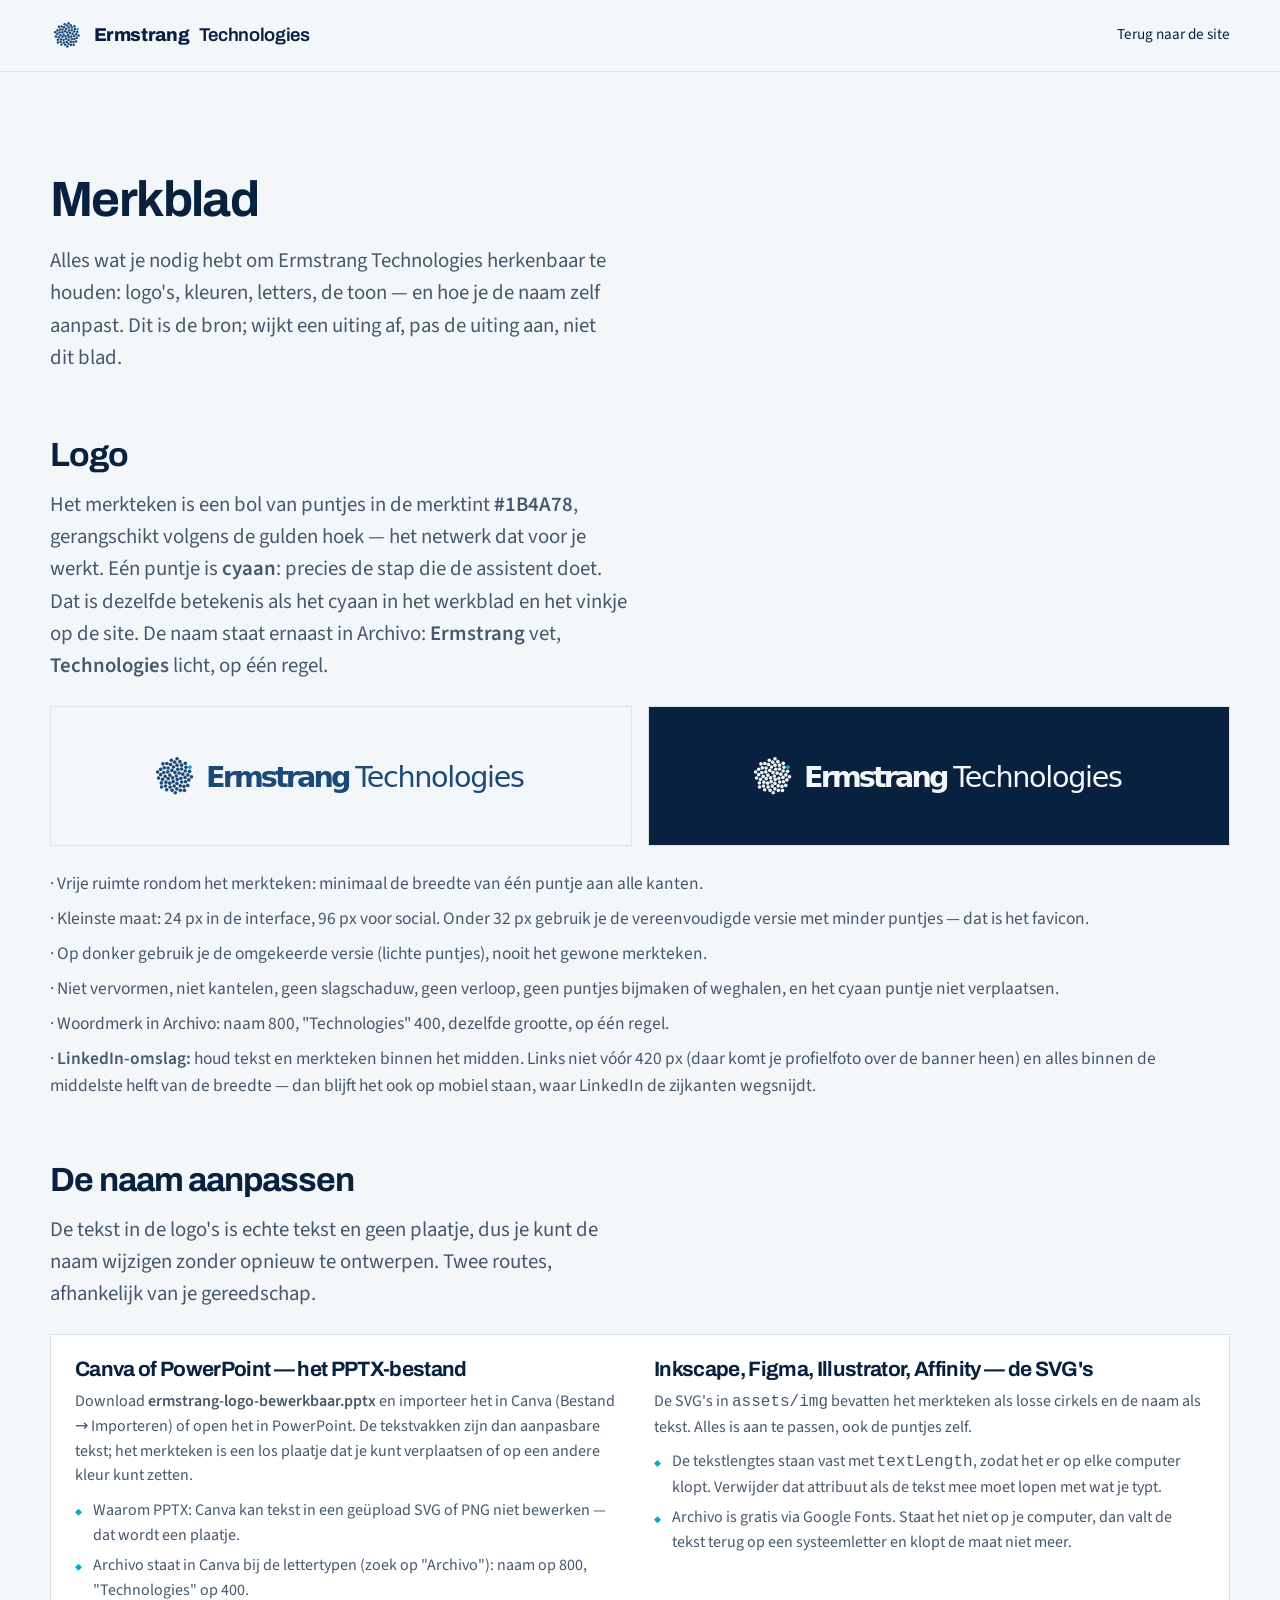
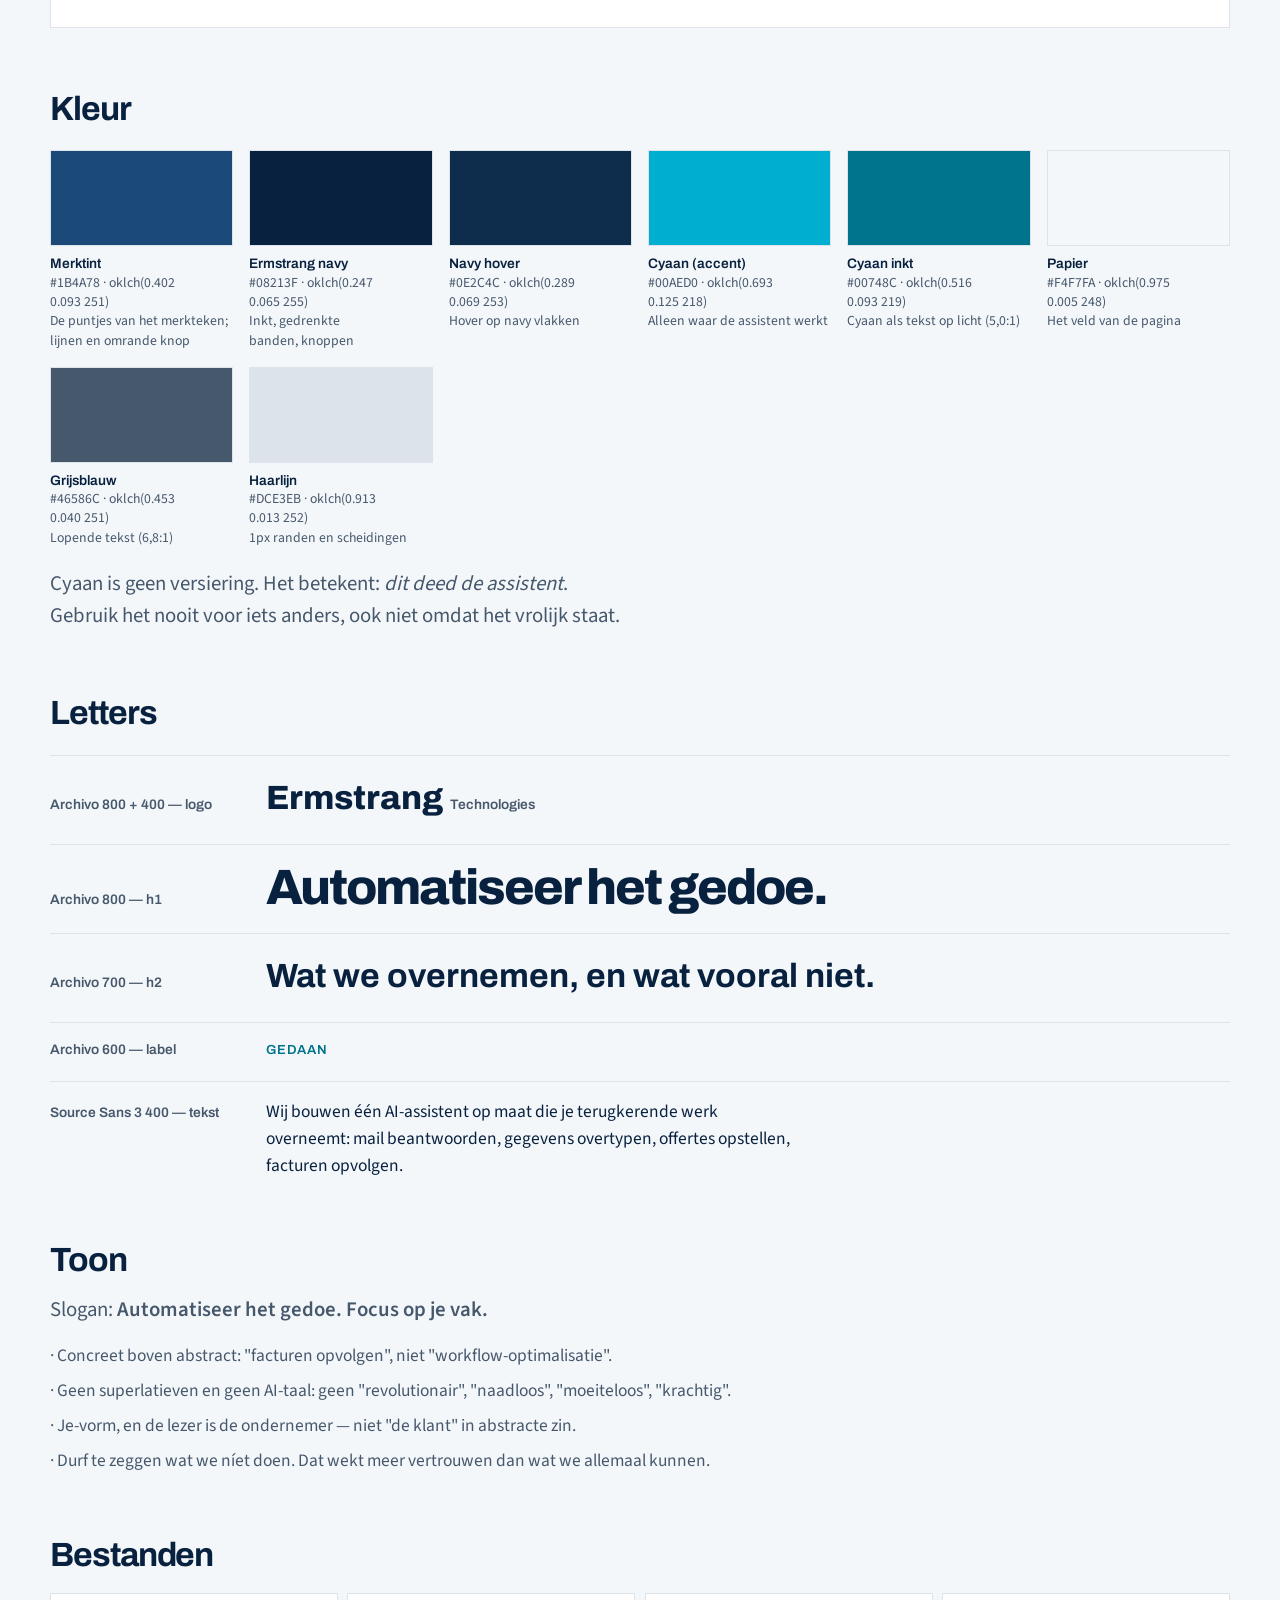
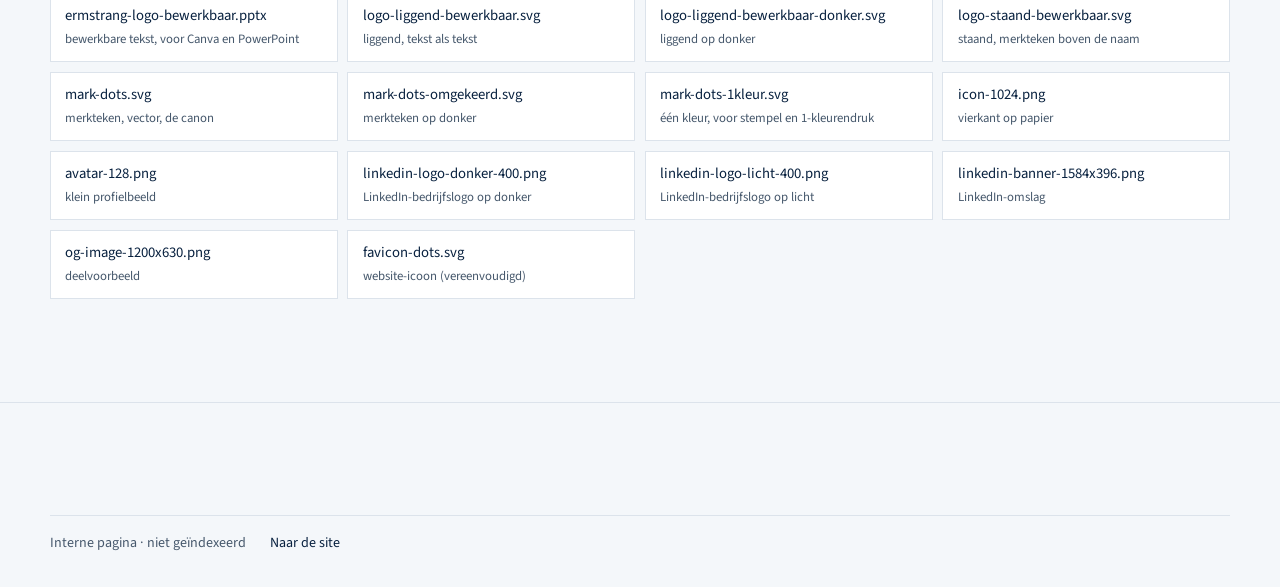
==== commit a8b08e01: "LinkedIn-omslag: inhoud naar het midden, buiten de profielfoto en het mobiele bijsnijvlak De profiel" ====
--- a/brand/index.html
+++ b/brand/index.html
@@ -76,6 +76,9 @@
     <li>· Niet vervormen, niet kantelen, geen slagschaduw, geen verloop, geen puntjes bijmaken of
       weghalen, en het cyaan puntje niet verplaatsen.</li>
     <li>· Woordmerk in Archivo: naam 800, "Technologies" 400, dezelfde grootte, op één regel.</li>
+    <li>· <strong>LinkedIn-omslag:</strong> houd tekst en merkteken binnen het midden. Links niet
+      vóór 420 px (daar komt je profielfoto over de banner heen) en alles binnen de middelste helft
+      van de breedte — dan blijft het ook op mobiel staan, waar LinkedIn de zijkanten wegsnijdt.</li>
   </ul>
 
   <h2 style="margin-top:var(--band-tight)">De naam aanpassen</h2>
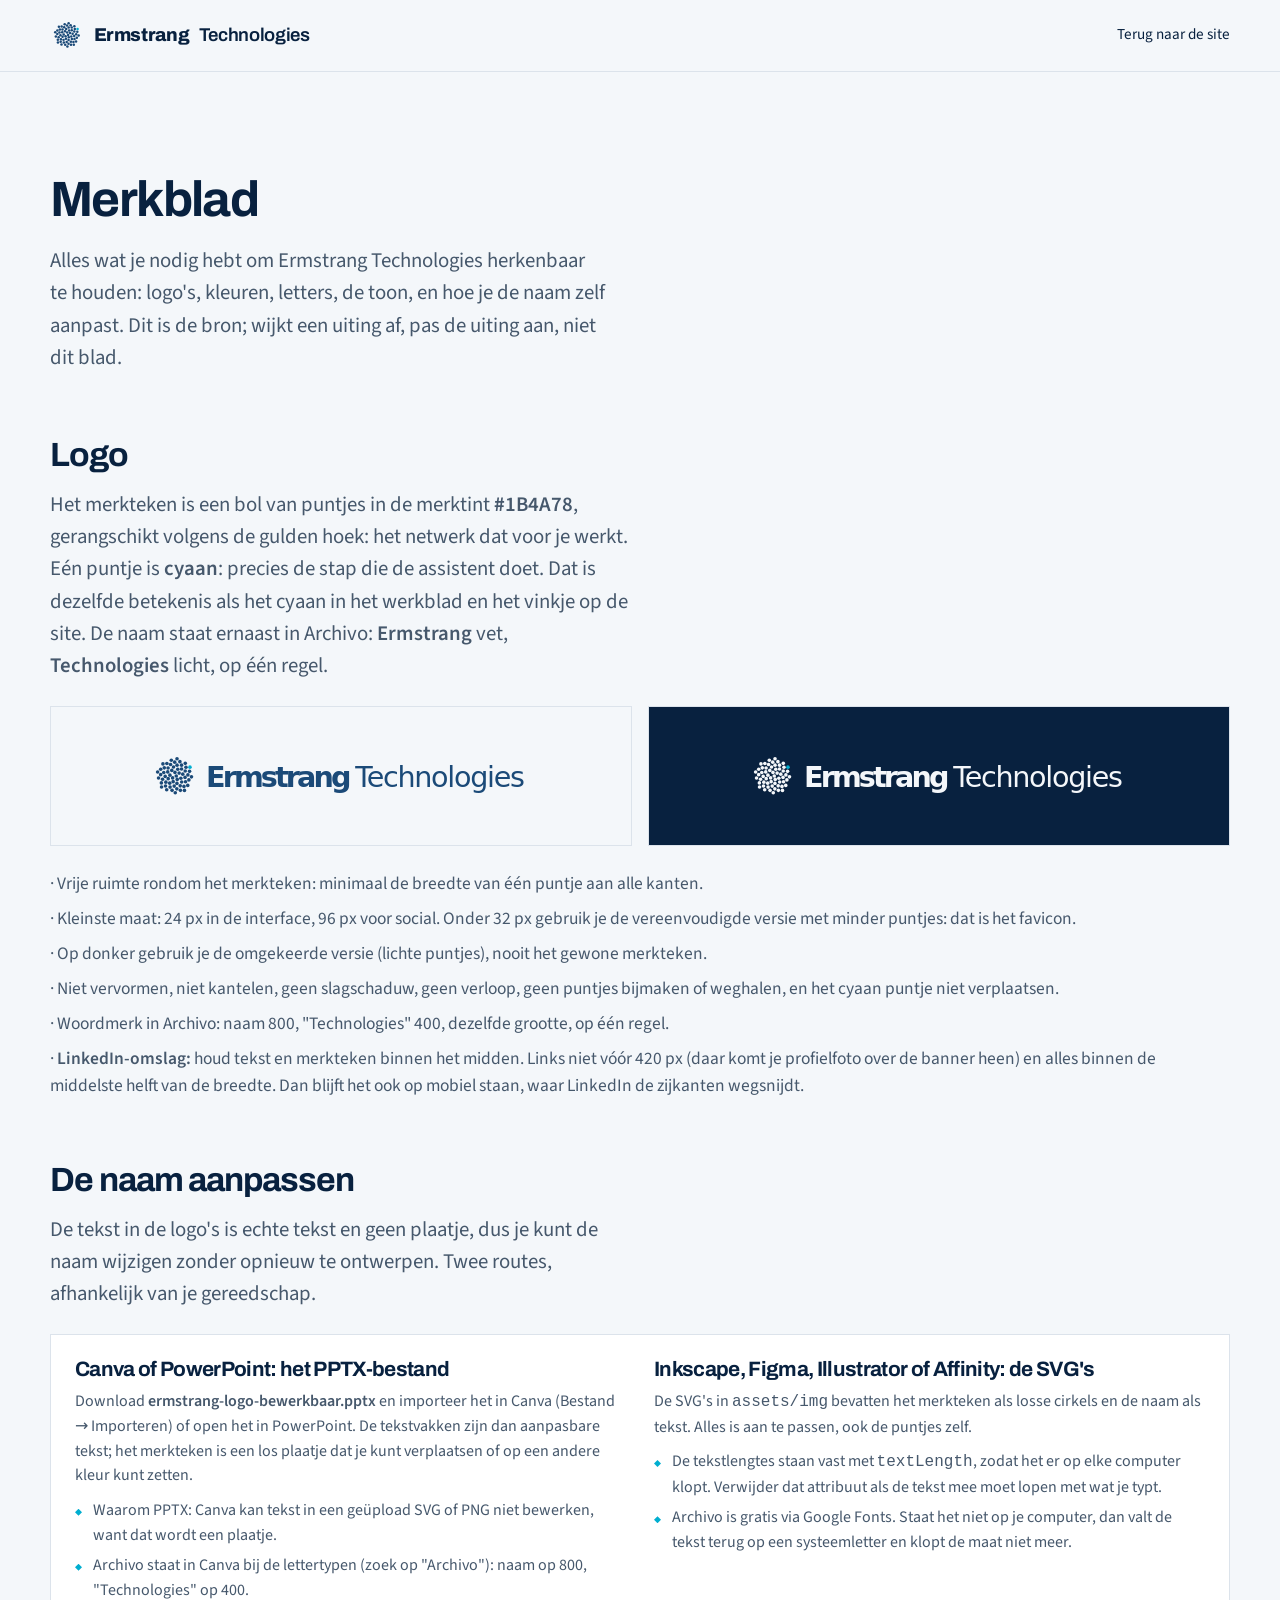
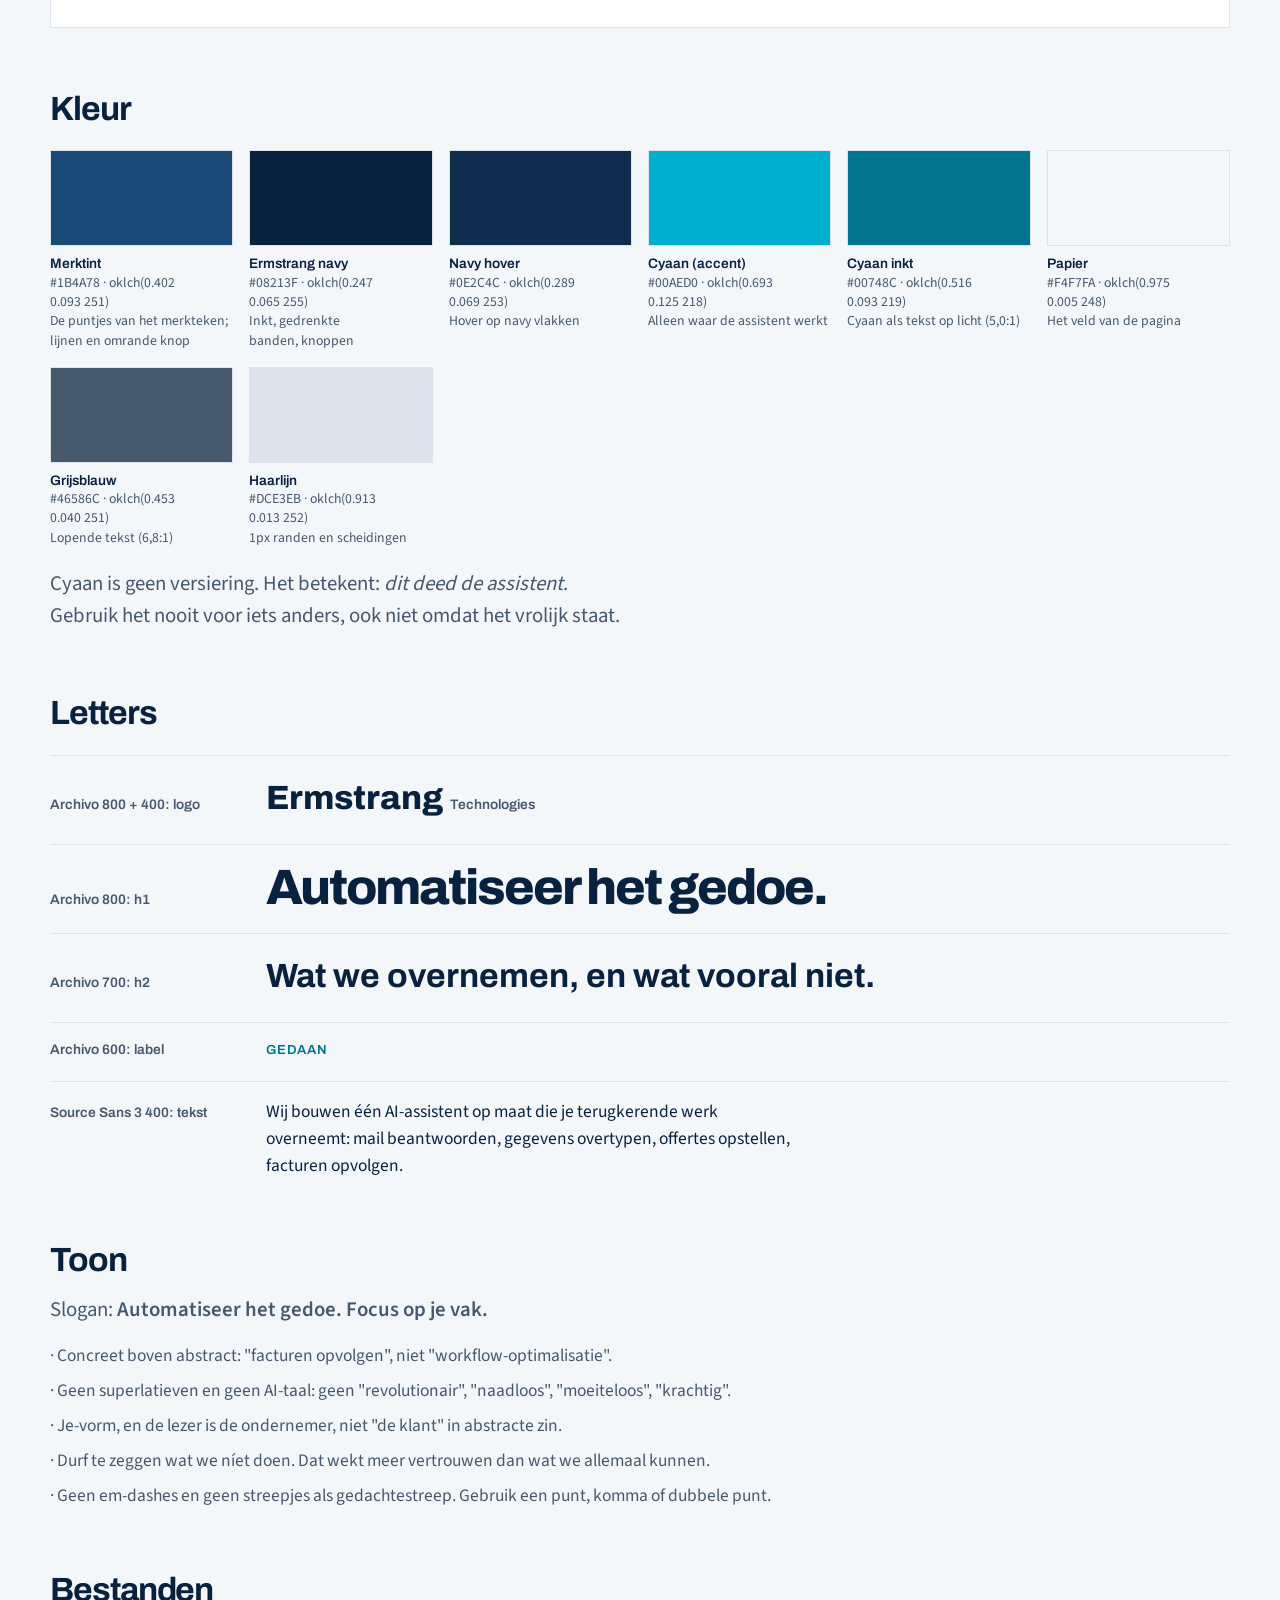
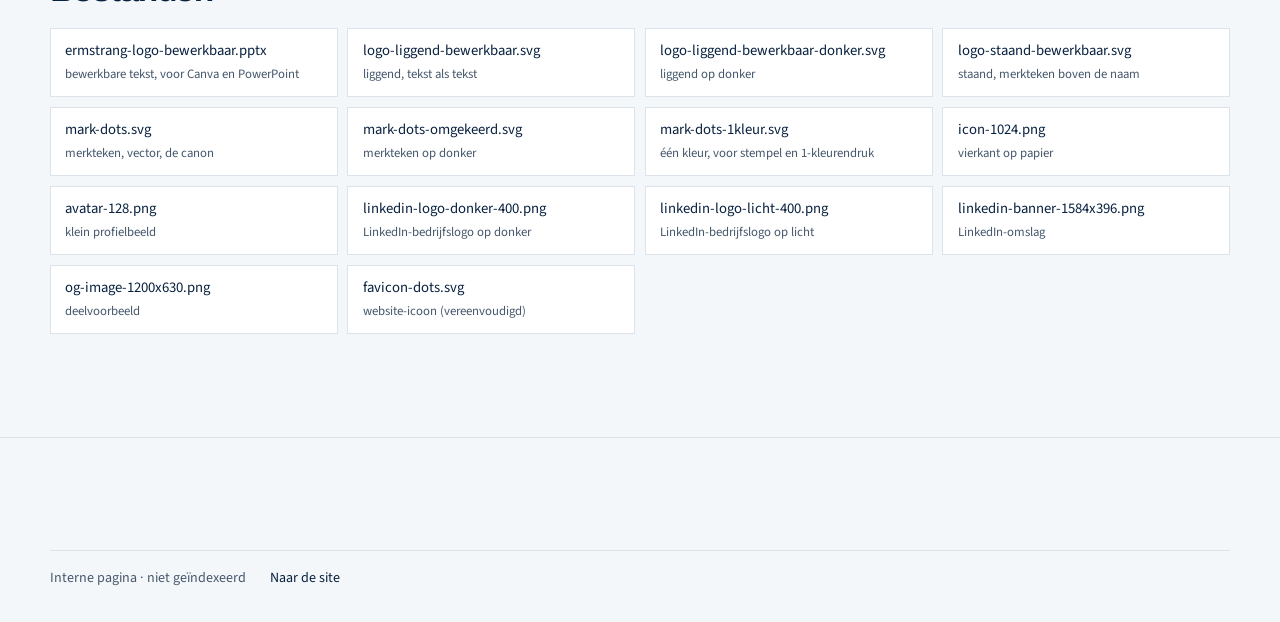
==== commit 71eabcc6: "Geen em-dashes en streepjes meer: zinnen herschreven naar punt, komma of dubbele punt Site, merkblad" ====
--- a/brand/index.html
+++ b/brand/index.html
@@ -3,7 +3,7 @@
 <head>
 <meta charset="utf-8">
 <meta name="viewport" content="width=device-width, initial-scale=1">
-<title>Merkblad — Ermstrang Technologies</title>
+<title>Merkblad | Ermstrang Technologies</title>
 <meta name="robots" content="noindex">
 <link rel="icon" href="../assets/img/favicon-dots.svg" type="image/svg+xml">
 <link rel="stylesheet" href="../assets/css/style.css">
@@ -51,12 +51,12 @@
 <main class="wrap band">
   <h1 style="font-size:var(--step-4)">Merkblad</h1>
   <p class="lede" style="margin-top:1.2rem">Alles wat je nodig hebt om Ermstrang Technologies
-    herkenbaar te houden: logo's, kleuren, letters, de toon — en hoe je de naam zelf aanpast.
+    herkenbaar te houden: logo's, kleuren, letters, de toon, en hoe je de naam zelf aanpast.
     Dit is de bron; wijkt een uiting af, pas de uiting aan, niet dit blad.</p>
 
   <h2 style="margin-top:var(--band-tight)">Logo</h2>
   <p class="lede" style="margin-top:1rem">Het merkteken is een bol van puntjes in de merktint
-    <strong>#1B4A78</strong>, gerangschikt volgens de gulden hoek — het netwerk dat voor je werkt.
+    <strong>#1B4A78</strong>, gerangschikt volgens de gulden hoek: het netwerk dat voor je werkt.
     Eén puntje is <strong>cyaan</strong>: precies de stap die de assistent doet. Dat is dezelfde
     betekenis als het cyaan in het werkblad en het vinkje op de site. De naam staat ernaast in
     Archivo: <strong>Ermstrang</strong> vet, <strong>Technologies</strong> licht, op één regel.</p>
@@ -71,14 +71,14 @@
   <ul class="rules" style="margin-top:1.5rem; list-style:none">
     <li>· Vrije ruimte rondom het merkteken: minimaal de breedte van één puntje aan alle kanten.</li>
     <li>· Kleinste maat: 24 px in de interface, 96 px voor social. Onder 32 px gebruik je de
-      vereenvoudigde versie met minder puntjes — dat is het favicon.</li>
+      vereenvoudigde versie met minder puntjes: dat is het favicon.</li>
     <li>· Op donker gebruik je de omgekeerde versie (lichte puntjes), nooit het gewone merkteken.</li>
     <li>· Niet vervormen, niet kantelen, geen slagschaduw, geen verloop, geen puntjes bijmaken of
       weghalen, en het cyaan puntje niet verplaatsen.</li>
     <li>· Woordmerk in Archivo: naam 800, "Technologies" 400, dezelfde grootte, op één regel.</li>
     <li>· <strong>LinkedIn-omslag:</strong> houd tekst en merkteken binnen het midden. Links niet
       vóór 420 px (daar komt je profielfoto over de banner heen) en alles binnen de middelste helft
-      van de breedte — dan blijft het ook op mobiel staan, waar LinkedIn de zijkanten wegsnijdt.</li>
+      van de breedte. Dan blijft het ook op mobiel staan, waar LinkedIn de zijkanten wegsnijdt.</li>
   </ul>
 
   <h2 style="margin-top:var(--band-tight)">De naam aanpassen</h2>
@@ -86,18 +86,18 @@
     kunt de naam wijzigen zonder opnieuw te ontwerpen. Twee routes, afhankelijk van je gereedschap.</p>
   <div class="howto">
     <div>
-      <h3>Canva of PowerPoint — het PPTX-bestand</h3>
+      <h3>Canva of PowerPoint: het PPTX-bestand</h3>
       <p>Download <strong>ermstrang-logo-bewerkbaar.pptx</strong> en importeer het in Canva
         (Bestand → Importeren) of open het in PowerPoint. De tekstvakken zijn dan aanpasbare tekst;
         het merkteken is een los plaatje dat je kunt verplaatsen of op een andere kleur kunt zetten.</p>
       <ul>
-        <li>Waarom PPTX: Canva kan tekst in een geüpload SVG of PNG niet bewerken — dat wordt een plaatje.</li>
+        <li>Waarom PPTX: Canva kan tekst in een geüpload SVG of PNG niet bewerken, want dat wordt een plaatje.</li>
         <li>Archivo staat in Canva bij de lettertypen (zoek op "Archivo"): naam op 800,
           "Technologies" op 400.</li>
       </ul>
     </div>
     <div>
-      <h3>Inkscape, Figma, Illustrator, Affinity — de SVG's</h3>
+      <h3>Inkscape, Figma, Illustrator of Affinity: de SVG's</h3>
       <p>De SVG's in <code>assets/img</code> bevatten het merkteken als losse cirkels en de naam als
         tekst. Alles is aan te passen, ook de puntjes zelf.</p>
       <ul>
@@ -125,11 +125,11 @@
 
   <h2 style="margin-top:var(--band-tight)">Letters</h2>
   <div class="demo">
-    <div class="demo__row"><span>Archivo 800 + 400 — logo</span><p style="font-family:var(--display);font-size:var(--step-3);margin:0"><b style="font-weight:800">Ermstrang</b> <span style="font-weight:400">Technologies</span></p></div>
-    <div class="demo__row"><span>Archivo 800 — h1</span><p style="font-family:var(--display);font-weight:800;font-size:var(--step-4);line-height:1.05;letter-spacing:-.04em;margin:0">Automatiseer het gedoe.</p></div>
-    <div class="demo__row"><span>Archivo 700 — h2</span><p style="font-family:var(--display);font-weight:700;font-size:var(--step-3);margin:0">Wat we overnemen, en wat vooral niet.</p></div>
-    <div class="demo__row"><span>Archivo 600 — label</span><p style="font-family:var(--display);font-weight:600;font-size:.82rem;letter-spacing:.06em;text-transform:uppercase;color:var(--cyan-ink);margin:0">Gedaan</p></div>
-    <div class="demo__row"><span>Source Sans 3 400 — tekst</span><p style="margin:0;max-width:60ch">Wij bouwen één AI-assistent op maat die je terugkerende werk overneemt: mail beantwoorden, gegevens overtypen, offertes opstellen, facturen opvolgen.</p></div>
+    <div class="demo__row"><span>Archivo 800 + 400: logo</span><p style="font-family:var(--display);font-size:var(--step-3);margin:0"><b style="font-weight:800">Ermstrang</b> <span style="font-weight:400">Technologies</span></p></div>
+    <div class="demo__row"><span>Archivo 800: h1</span><p style="font-family:var(--display);font-weight:800;font-size:var(--step-4);line-height:1.05;letter-spacing:-.04em;margin:0">Automatiseer het gedoe.</p></div>
+    <div class="demo__row"><span>Archivo 700: h2</span><p style="font-family:var(--display);font-weight:700;font-size:var(--step-3);margin:0">Wat we overnemen, en wat vooral niet.</p></div>
+    <div class="demo__row"><span>Archivo 600: label</span><p style="font-family:var(--display);font-weight:600;font-size:.82rem;letter-spacing:.06em;text-transform:uppercase;color:var(--cyan-ink);margin:0">Gedaan</p></div>
+    <div class="demo__row"><span>Source Sans 3 400: tekst</span><p style="margin:0;max-width:60ch">Wij bouwen één AI-assistent op maat die je terugkerende werk overneemt: mail beantwoorden, gegevens overtypen, offertes opstellen, facturen opvolgen.</p></div>
   </div>
 
   <h2 style="margin-top:var(--band-tight)">Toon</h2>
@@ -137,8 +137,9 @@
   <ul class="rules" style="margin-top:1rem; list-style:none">
     <li>· Concreet boven abstract: "facturen opvolgen", niet "workflow-optimalisatie".</li>
     <li>· Geen superlatieven en geen AI-taal: geen "revolutionair", "naadloos", "moeiteloos", "krachtig".</li>
-    <li>· Je-vorm, en de lezer is de ondernemer — niet "de klant" in abstracte zin.</li>
+    <li>· Je-vorm, en de lezer is de ondernemer, niet "de klant" in abstracte zin.</li>
     <li>· Durf te zeggen wat we níet doen. Dat wekt meer vertrouwen dan wat we allemaal kunnen.</li>
+    <li>· Geen em-dashes en geen streepjes als gedachtestreep. Gebruik een punt, komma of dubbele punt.</li>
   </ul>
 
   <h2 style="margin-top:var(--band-tight)">Bestanden</h2>
--- a/assets/css/style.css
+++ b/assets/css/style.css
@@ -1,5 +1,5 @@
 /* ==========================================================================
-   Ermstrang Technologies — stylesheet
+   Ermstrang Technologies, stylesheet
    Tokens zijn de goedgekeurde mockup-tokens (design/COMMIT-SHEET.md §2, §3).
    Palet in OKLCH, met de sRGB-waarde als comment voor drukwerk en Figma.
    ========================================================================== */
@@ -29,7 +29,7 @@
   --navy-700:   oklch(0.289 0.069 253);   /* #0E2C4C  hover op navy */
   --navy-500:   oklch(0.402 0.093 251);   /* #1B4A78  secundaire lijn */
   --cyan:       oklch(0.693 0.125 218);   /* #00AED0  accent: alleen waar de assistent werkt */
-  --cyan-ink:   oklch(0.516 0.093 219);   /* #00748C  5.0:1 op papier — tekst/accent op licht */
+  --cyan-ink:   oklch(0.516 0.093 219);   /* #00748C  5.0:1 op papier, tekst/accent op licht */
   --muted:      oklch(0.453 0.040 251);   /* #46586C  6.8:1 op papier */
   --hairline:   oklch(0.913 0.013 252);   /* #DCE3EB  1px structuur */
   --on-navy:    oklch(0.975 0.005 248);
@@ -58,7 +58,7 @@
   --ease-in-out-quart: cubic-bezier(.77, 0, .175, 1);
   --d-press: 140ms;   /* knop */
   --d-hover: 160ms;   /* hover */
-  --d-reveal: 520ms;  /* sectie-opener: marketingreeks, bewust >300ms — zie COMMIT-SHEET §5 */
+  --d-reveal: 520ms;  /* sectie-opener: marketingreeks, bewust >300ms, zie COMMIT-SHEET §5 */
 
   --z-sticky: 10;
   --z-grain: 2;
@@ -156,7 +156,7 @@
 }
 .kicker::before{content:""; width:26px; height:2px; background:var(--cyan); flex:none}
 h1{font-size:var(--step-5); max-width:24ch}
-/* cyaan onderstreept precies het deel dat geautomatiseerd wordt — dezelfde betekenis als in het werkblad */
+/* cyaan onderstreept precies het deel dat geautomatiseerd wordt, dezelfde betekenis als in het werkblad */
 h1 mark{
   background:none; color:inherit;
   text-decoration:underline; text-decoration-color:var(--cyan);
